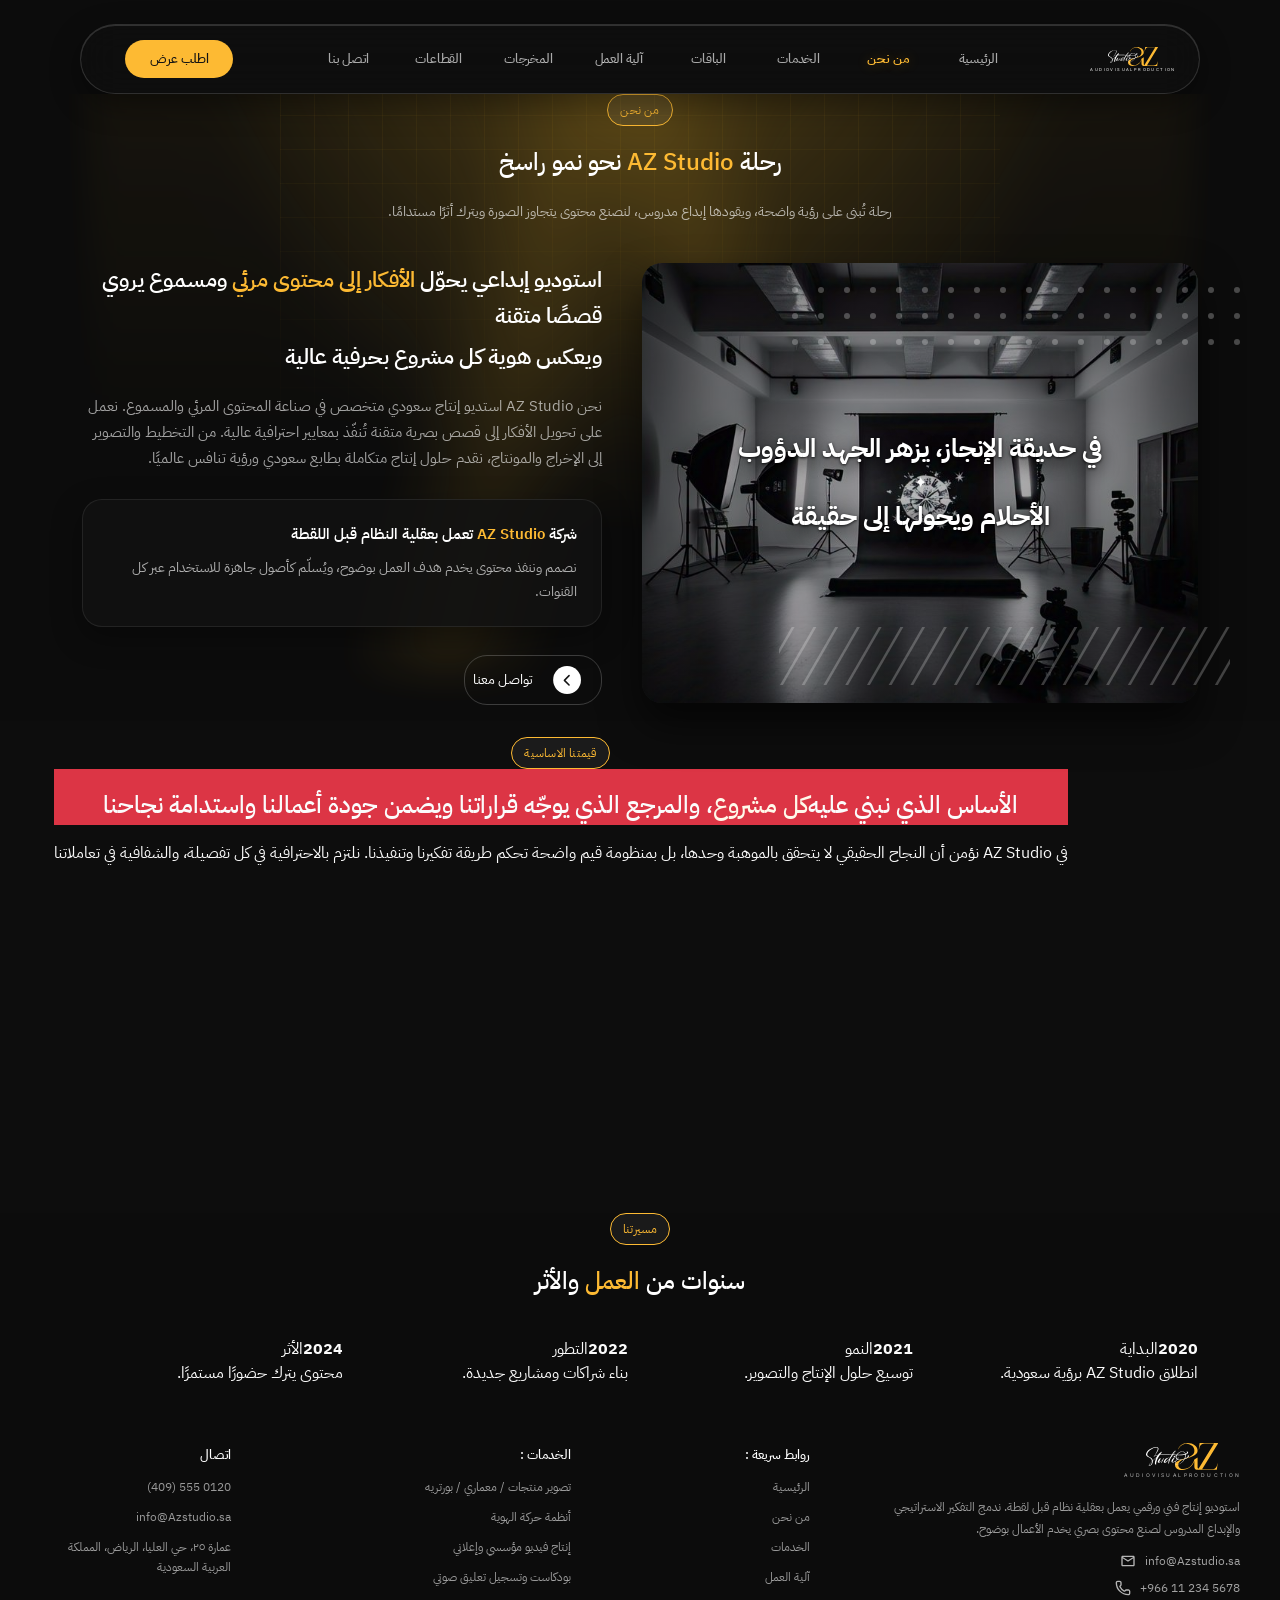
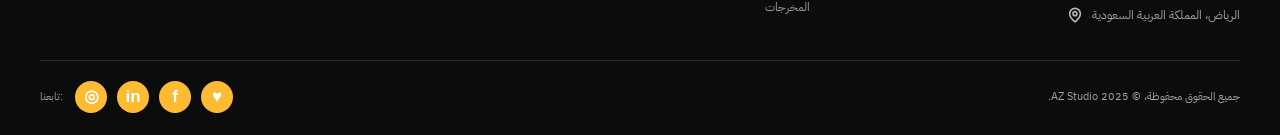
==== about.html @ 3e3ddc0e "Add About page and latest design updates" ====
<!doctype html>
<html lang="ar" dir="rtl">
  <head>
    <meta charset="UTF-8" />
    <meta name="viewport" content="width=device-width, initial-scale=1.0" />
    <title>من نحن - AZ Studio</title>
    <link rel="preconnect" href="https://fonts.googleapis.com" />
    <link rel="preconnect" href="https://fonts.gstatic.com" crossorigin />
    <link
      href="https://fonts.googleapis.com/css2?family=IBM+Plex+Sans+Arabic:wght@400;500;600;700&family=Inter:wght@400&display=swap"
      rel="stylesheet"
    />
    <link
      href="https://cdn.jsdelivr.net/npm/bootstrap@5.3.3/dist/css/bootstrap.min.css"
      rel="stylesheet"
    />
    <link rel="stylesheet" href="./css/about.css" />
  </head>
  <body>
    <div class="page-shell">
      <header class="site-header">
        <nav
          class="main-navigation"
          id="main-navigation"
          aria-label="التنقل الرئيسي"
        >
          <a class="brand-logo" href="./index.html#home" aria-label="AZ Studio">
            <span class="brand-mark">
              <img
                class="logo-a"
                src="./assets-design/icons/logo-a.svg"
                alt=""
              />
              <img
                class="logo-z"
                src="./assets-design/icons/logo-z.svg"
                alt=""
              />
            </span>
            <p class="brand-tagline">
              A U D I O V I S U A L P R O D U C T I O N
            </p>
          </a>
          <ul class="nav-links" id="main-menu">
            <li><a class="nav-link" href="./index.html#home">الرئيسية</a></li>
            <li><a class="nav-link active" href="./about.html">من نحن</a></li>
            <li><a class="nav-link" href="./services.html">الخدمات</a></li>
            <li>
              <a class="nav-link" href="./index.html#packages">الباقات</a>
            </li>
            <li><a class="nav-link" href="./index.html#why">آلية العمل</a></li>
            <li><a class="nav-link" href="./index.html#work">المخرجات</a></li>
            <li>
              <a class="nav-link" href="./index.html#sectors">القطاعات</a>
            </li>
            <li>
              <a class="nav-link" href="./index.html#contact">اتصل بنا</a>
            </li>
          </ul>
          <button
            class="menu-button"
            type="button"
            aria-expanded="false"
            aria-controls="main-menu"
          >
            ☰
          </button>
          <a class="quote-button" href="./index.html#contact">اطلب عرض</a>
        </nav>
      </header>

      <main class="about-page-main">
        <section class="about-page-hero">
          <div class="container">
            <div class="section-header">
              <span class="section-badge">من نحن</span>
              <h1 class="section-title">
                رحلة <span class="accent">AZ Studio</span> نحو نمو راسخ
              </h1>
              <p class="section-lead">
                رحلة تُبنى على رؤية واضحة، ويقودها إبداع مدروس، لنصنع محتوى
                يتجاوز الصورة ويترك أثرًا مستدامًا.
              </p>
            </div>

            <div class="about-layout">
              <div class="about-copy">
                <div>
                  <h2 class="about-heading">
                    استوديو إبداعي يحوّل
                    <span class="accent">الأفكار إلى محتوى مرئي</span> ومسموع
                    يروي قصصًا متقنة
                    <span class="about-heading-sub"
                      >ويعكس هوية كل مشروع بحرفية عالية</span
                    >
                  </h2>
                  <p class="about-body">
                    نحن AZ Studio استديو إنتاج سعودي متخصص في صناعة المحتوى
                    المرئي والمسموع. نعمل على تحويل الأفكار إلى قصص بصرية متقنة
                    تُنفّذ بمعايير احترافية عالية. من التخطيط والتصوير إلى
                    الإخراج والمونتاج، نقدم حلول إنتاج متكاملة بطابع سعودي ورؤية
                    تنافس عالميًا.
                  </p>
                </div>
                <div class="about-note">
                  <p class="about-note-title">
                    شركة <span class="accent">AZ Studio</span> تعمل بعقلية
                    النظام قبل اللقطة
                  </p>
                  <p class="about-note-text">
                    نصمم وننفذ محتوى يخدم هدف العمل بوضوح، ويُسلّم كأصول جاهزة
                    للاستخدام عبر كل القنوات.
                  </p>
                </div>
                <a class="pill-button" href="./index.html#contact">
                  <span class="button-icon"
                    ><img
                      src="./assets-design/icons/chevron-outline.svg"
                      alt=""
                  /></span>
                  تواصل معنا
                </a>
              </div>
              <div class="about-media">
                <img
                  class="about-media-img"
                  src="./assets-design/images/about.jpg"
                  alt="فريق يعمل داخل استوديو"
                />
                <div class="about-quote-container">
                  <p class="about-quote-top">
                    في حديقة الإنجاز، يزهر الجهد الدؤوب
                  </p>
                  <div class="about-diamond-wrapper" aria-hidden="true">✦</div>
                  <p class="about-quote-bottom">الأحلام ويحولها إلى حقيقة</p>
                </div>
                <div class="dot-grid" aria-hidden="true">
                  <img src="./assets-design/images/dots.svg" alt="" />
                </div>
                <div class="slash-row" aria-hidden="true">
                  <img src="./assets-design/images/dashs.svg" alt="" />
                </div>
              </div>
            </div>
          </div>
        </section>

        <!-- SECOND FRAME PLACEHOLDER: build the next section inside this boundary. -->
        <section class="our-value mt-3 pt-3">
         <div class="all-content ">
            <div class="our-val-upper-content d-flex justify-content-center flex-column align-items-center ">
               <div class="our-val-span">
                 <span class="our-val-upper-span section-badge ">قيمتنا الاساسية</span>
               </div>
               <div class="our-val-p">
                 <p class="our-val-p1 d-flex justify-content-center pt-3 bg-danger">الأساس الذي نبني عليه <span class="p1-span">كل مشروع </span>، والمرجع الذي يوجّه قراراتنا ويضمن جودة أعمالنا واستدامة نجاحنا</p>
              
                <p class="our-val-p2">في AZ Studio نؤمن أن النجاح الحقيقي لا يتحقق بالموهبة وحدها، بل بمنظومة قيم واضحة تحكم طريقة تفكيرنا وتنفيذنا. نلتزم بالاحترافية في كل تفصيلة، والشفافية في تعاملاتنا</p>
                </div>
            </div>
            <div class="container ">
            <div class="our-val-lower-content row ">
              <div class="div">
                <div class="col-lg-4 col-md-6 col-12">

                </div>
              </div>
            </div> 
        </div>
         </div>
        </section>

        <section class="about-milestones-section">
          <div class="container">
            <div class="section-header">
              <span class="section-badge">مسيرتنا</span>
              <h2 class="section-title">
                سنوات من <span class="accent">العمل</span> والأثر
              </h2>
            </div>
            <div class="row g-4">
              <div class="col-lg-3 col-md-6 col-12">
                <div class="milestone-item">
                  <strong>2020</strong><span>البداية</span>
                  <p>انطلاق AZ Studio برؤية سعودية.</p>
                </div>
              </div>
              <div class="col-lg-3 col-md-6 col-12">
                <div class="milestone-item">
                  <strong>2021</strong><span>النمو</span>
                  <p>توسيع حلول الإنتاج والتصوير.</p>
                </div>
              </div>
              <div class="col-lg-3 col-md-6 col-12">
                <div class="milestone-item">
                  <strong>2022</strong><span>التطور</span>
                  <p>بناء شراكات ومشاريع جديدة.</p>
                </div>
              </div>
              <div class="col-lg-3 col-md-6 col-12">
                <div class="milestone-item">
                  <strong>2024</strong><span>الأثر</span>
                  <p>محتوى يترك حضورًا مستمرًا.</p>
                </div>
              </div>
            </div>
          </div>
        </section>
      </main>

      <footer class="site-footer" id="footer">
        <div class="footer-main">
          <div class="footer-brand">
            <a
              class="footer-logo"
              href="./index.html#home"
              aria-label="AZ Studio"
              ><span class="brand-mark"
                ><img
                  class="logo-a"
                  src="./assets-design/icons/logo-a.svg"
                  alt="" /><img
                  class="logo-z"
                  src="./assets-design/icons/logo-z.svg"
                  alt="" /></span
              ><span class="brand-tagline"
                >A U D I O V I S U A L P R O D U C T I O N</span
              ></a
            >
            <p class="footer-description">
              استوديو إنتاج فني ورقمي يعمل بعقلية نظام قبل لقطة. ندمج التفكير
              الاستراتيجي والإبداع المدروس لصنع محتوى بصري يخدم الأعمال بوضوح.
            </p>
            <div class="footer-contact-list">
              <a href="mailto:info@azstudio.sa"
                ><span>info@Azstudio.sa</span
                ><img src="./assets-design/icons/mail.svg" alt="" /></a
              ><a href="tel:+966112345678"
                ><span dir="ltr">+966 11 234 5678</span
                ><img src="./assets-design/icons/phone.svg" alt="" /></a
              ><span
                ><span>الرياض، المملكة العربية السعودية</span
                ><img src="./assets-design/icons/pin.svg" alt=""
              /></span>
            </div>
          </div>
          <nav class="footer-column" aria-label="روابط سريعة">
            <h2>روابط سريعة :</h2>
            <a href="./index.html#home">الرئيسية</a
            ><a href="./about.html">من نحن</a
            ><a href="./services.html">الخدمات</a
            ><a href="./index.html#why">آلية العمل</a
            ><a href="./index.html#work">المخرجات</a>
          </nav>
          <nav class="footer-column" aria-label="الخدمات">
            <h2>الخدمات :</h2>
            <a href="./services.html">تصوير منتجات / معماري / بورتريه</a
            ><a href="./services.html">أنظمة حركة الهوية</a
            ><a href="./services.html">إنتاج فيديو مؤسسي وإعلاني</a
            ><a href="./services.html">بودكاست وتسجيل تعليق صوتي</a>
          </nav>
          <div class="footer-contact-column">
            <h2>اتصال</h2>
            <a href="tel:+9665550120" dir="ltr">(409) 555 0120</a
            ><a href="mailto:info@azstudio.sa">info@Azstudio.sa</a>
            <p>عمارة ٢٥، حي العليا، الرياض، المملكة العربية السعودية</p>
          </div>
        </div>
        <div class="footer-bottom">
          <p>جميع الحقوق محفوظة، © 2025 AZ Studio.</p>
          <div class="footer-social" aria-label="تابعنا">
            <span>تابعنا:</span
            ><a href="./index.html#contact" aria-label="Instagram">◎</a
            ><a href="./index.html#contact" aria-label="LinkedIn">in</a
            ><a href="./index.html#contact" aria-label="Facebook">f</a
            ><a href="./index.html#contact" aria-label="Twitter">♥</a>
          </div>
        </div>
      </footer>
    </div>
    <script src="https://cdn.jsdelivr.net/npm/bootstrap@5.3.3/dist/js/bootstrap.bundle.min.js"></script>
    <script src="./js/script.js"></script>
  </body>
</html>
---- css/about.css ----
@import url("./style.css");

.about-page-main {
	position: relative;
	isolation: isolate;
	overflow: hidden;
}

.about-page-main::before {
	position: absolute;
	top: -180px;
	left: 50%;
	z-index: -2;
	width: min(1100px, 100vw);
	height: 760px;
	background:
		linear-gradient(104deg, transparent 34%, rgba(255, 193, 43, 0.11) 42%, transparent 50%),
		linear-gradient(76deg, transparent 48%, rgba(255, 193, 43, 0.12) 55%, transparent 63%),
		radial-gradient(ellipse at 50% 0%, rgba(255, 193, 43, 0.3), transparent 58%),
		linear-gradient(180deg, rgba(255, 193, 43, 0.08), transparent 72%);
	content: "";
	filter: blur(18px);
	opacity: 0.9;
	pointer-events: none;
	transform: translateX(-50%);
}

.about-page-hero {
	position: relative;
	z-index: 0;
}

.about-page-hero::before {
	position: absolute;
	top: 0;
	left: 50%;
	z-index: -1;
	width: min(720px, 92vw);
	height: 430px;
	background:
		repeating-linear-gradient(90deg, rgba(255, 193, 43, 0.12) 0 1px, transparent 1px 34px),
		repeating-linear-gradient(0deg, rgba(255, 193, 43, 0.1) 0 1px, transparent 1px 34px);
	content: "";
	mask-image: linear-gradient(180deg, black, transparent 82%);
	opacity: 0.45;
	pointer-events: none;
	transform: translateX(-50%);
}

.about-page-hero .dot-grid {
	top: 24px;
	right: -42px;
	display: block;
	width: 448px;
	height: 58px;
}

.about-page-hero .dot-grid img {
	width: 100%;
	height: 58px;
}

.about-page-hero .slash-row {
	right: -32px;
	bottom: 18px;
	width: 451px;
	height: 58px;
	transform: none;
}

.about-page-hero .slash-row img {
	width: 100%;
	height: 58px;
}


/* .......our value sec */
.our-value
{
    background-color: #0D0D0D;
    width: 1439px;
    height: 492px;
    padding: 22px 100px 32px 100px;
    
}
.our-val-p .our-val-p1
{
font-family: IBM Plex Sans Arabic;
font-weight: 500;
font-style: Medium;
font-size: 24px;

line-height: 40px;
letter-spacing: 0px;
text-align: right;
vertical-align: middle;

}
.p1-span
{
    font-family: IBM Plex Sans Arabic;
font-weight: 500;
font-style: Medium;
font-size: 24px;
color: var(--color-primary-100);
line-height: 40px;
letter-spacing: 0px;
text-align: right;
vertical-align: middle;

}








/* .......end our value sec */












@media (max-width: 767px) {
	.about-page-hero .dot-grid,
	.about-page-hero .slash-row {
		display: none;
	}
}
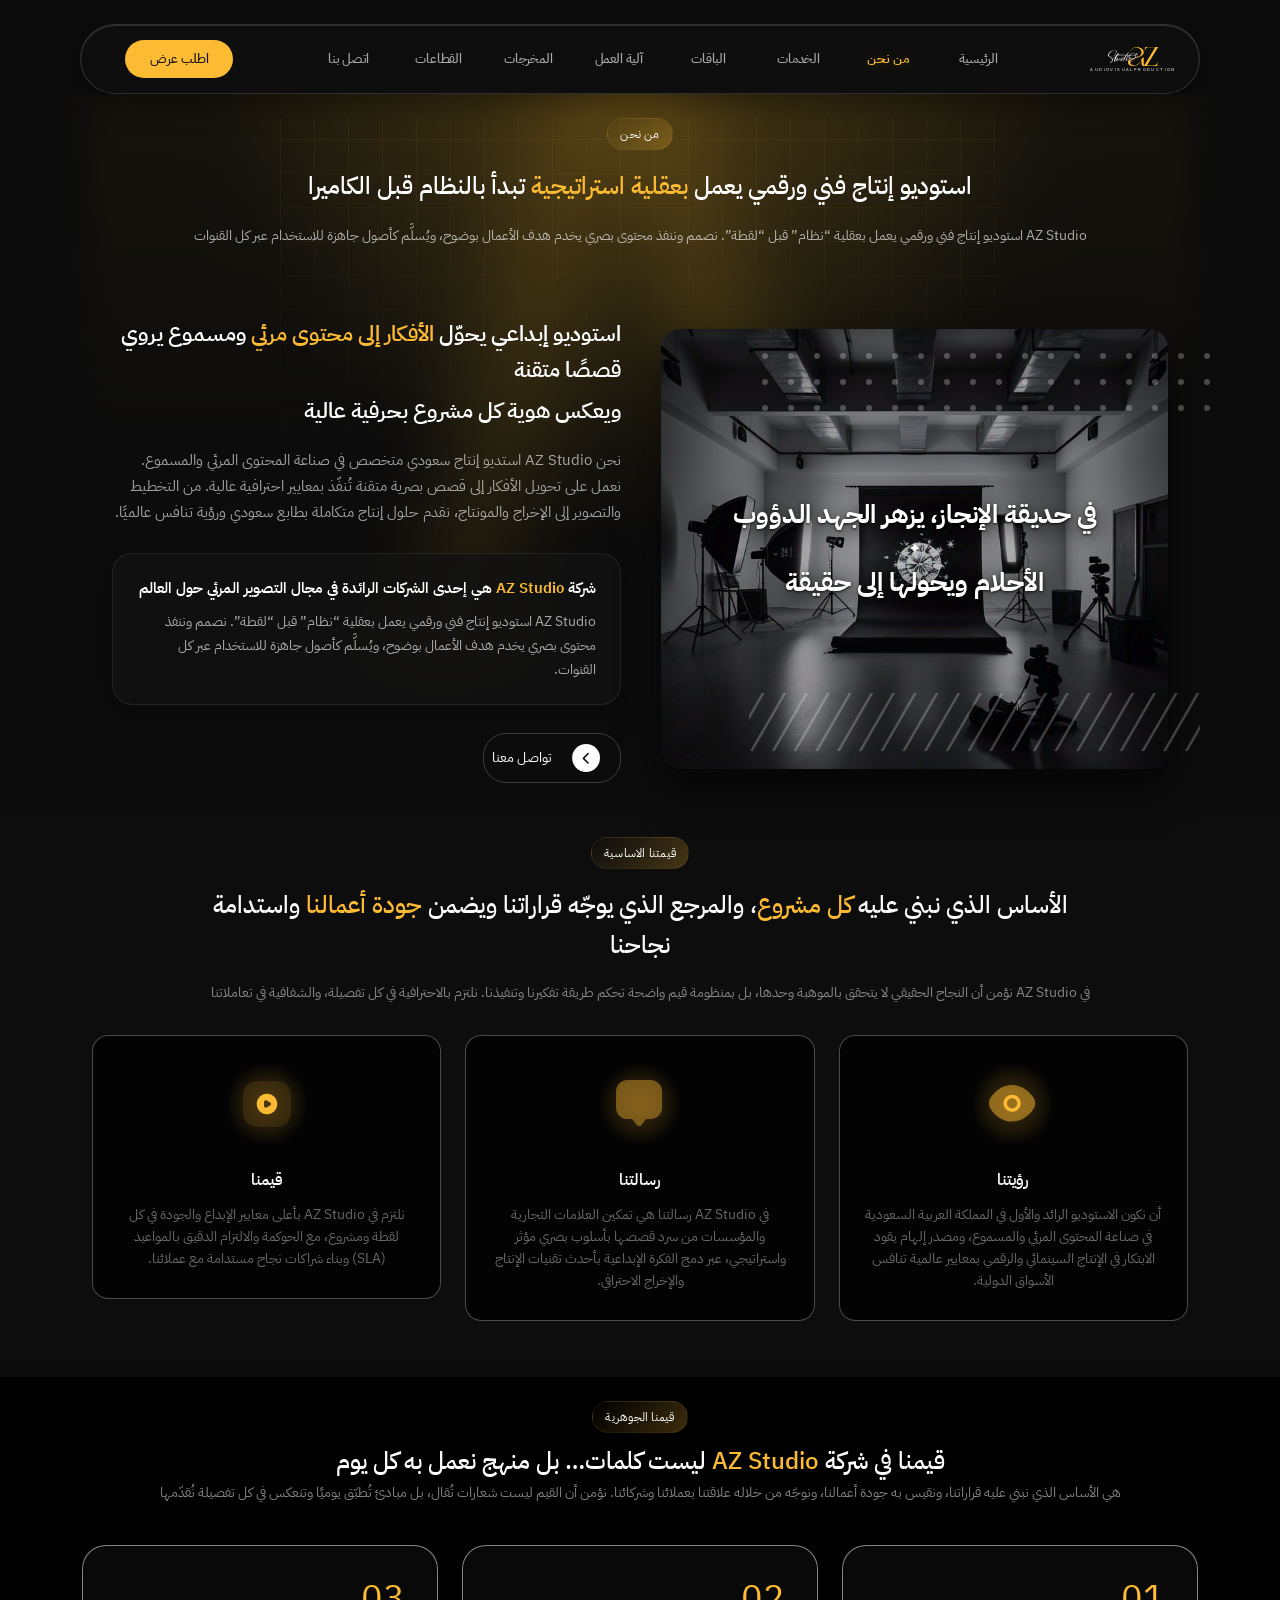
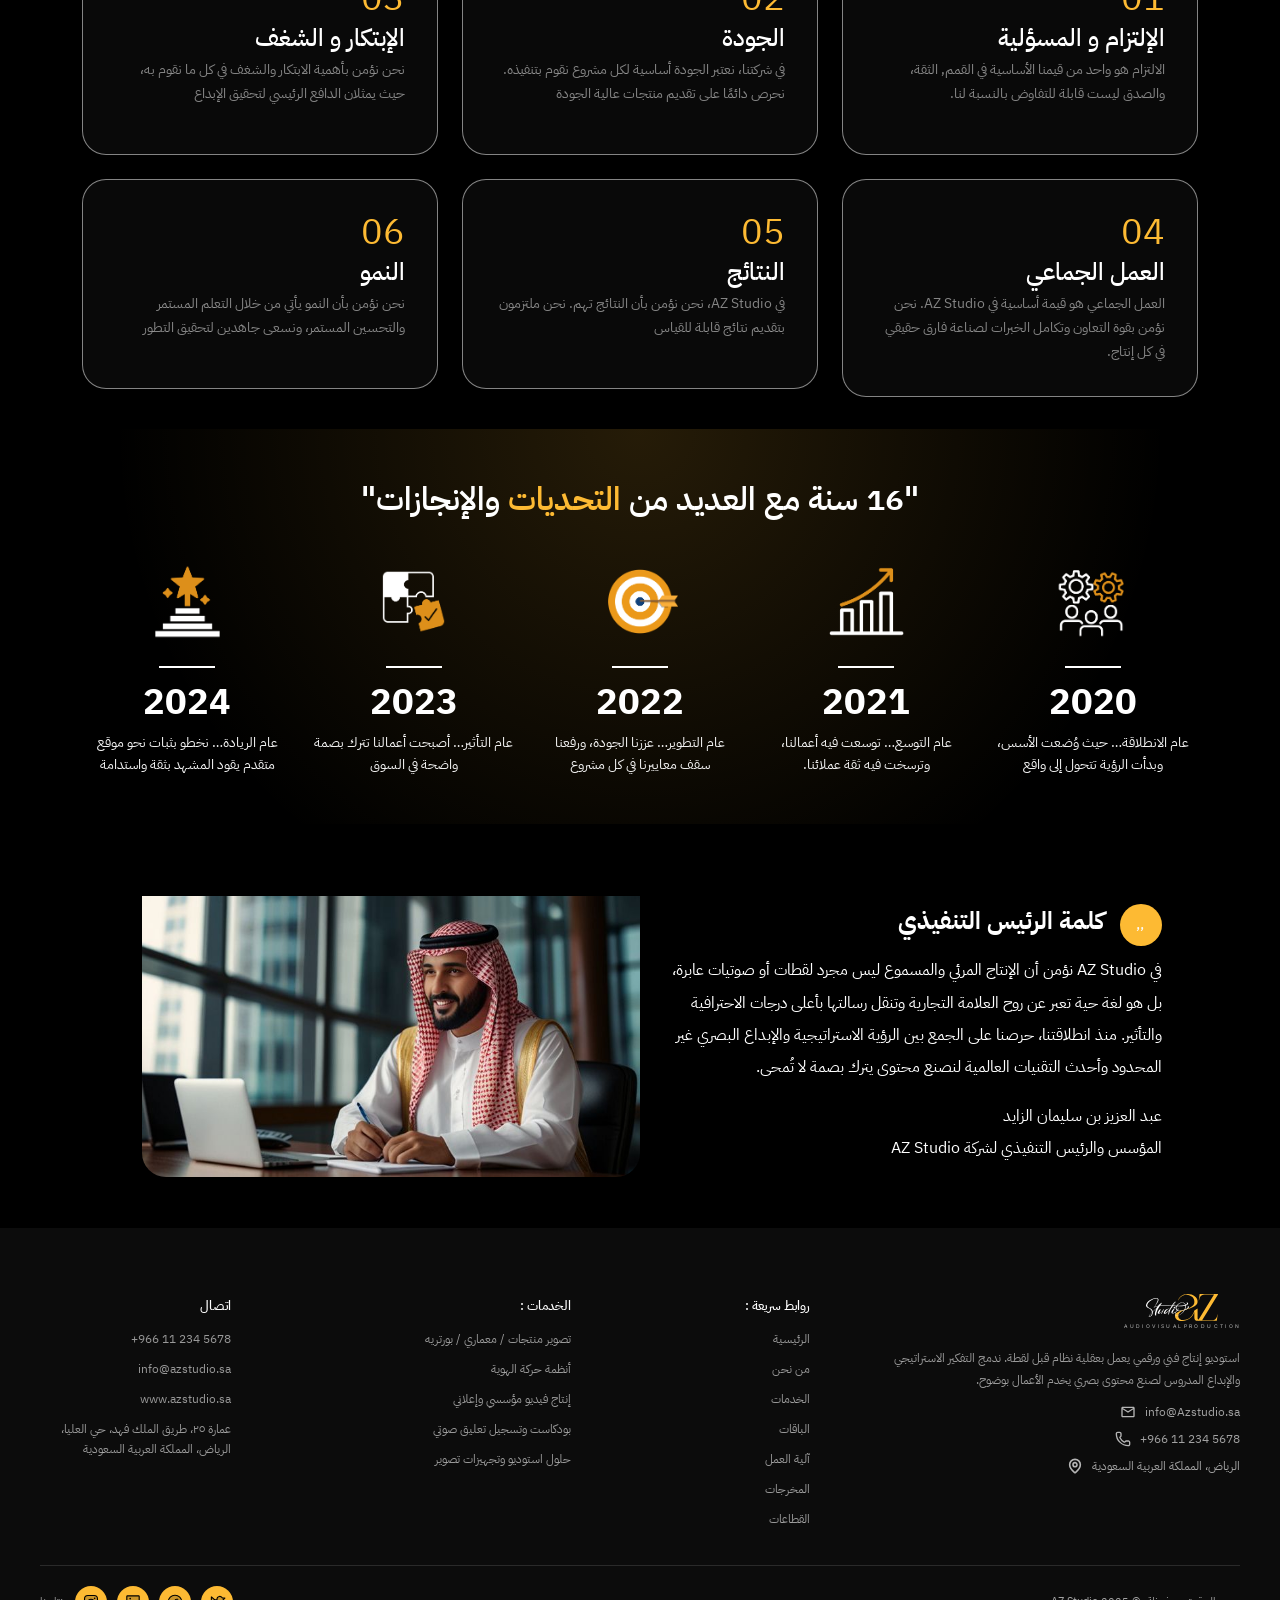
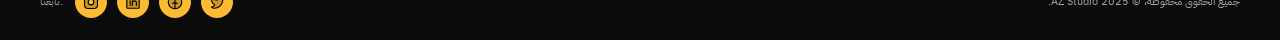
==== commit f5e4b149: "all pages done" ====
--- a/about.html
+++ b/about.html
@@ -42,20 +42,14 @@
             </p>
           </a>
           <ul class="nav-links" id="main-menu">
-            <li><a class="nav-link" href="./index.html#home">الرئيسية</a></li>
-            <li><a class="nav-link active" href="./about.html">من نحن</a></li>
-            <li><a class="nav-link" href="./services.html">الخدمات</a></li>
-            <li>
-              <a class="nav-link" href="./index.html#packages">الباقات</a>
-            </li>
-            <li><a class="nav-link" href="./index.html#why">آلية العمل</a></li>
-            <li><a class="nav-link" href="./index.html#work">المخرجات</a></li>
-            <li>
-              <a class="nav-link" href="./index.html#sectors">القطاعات</a>
-            </li>
-            <li>
-              <a class="nav-link" href="./index.html#contact">اتصل بنا</a>
-            </li>
+            <li><a class="nav-link"        href="index.html">الرئيسية</a></li>
+            <li><a class="nav-link active" href="about.html">من نحن</a></li>
+            <li><a class="nav-link"        href="services.html">الخدمات</a></li>
+            <li><a class="nav-link"        href="packages.html">الباقات</a></li>
+            <li><a class="nav-link"        href="process.html">آلية العمل</a></li>
+            <li><a class="nav-link"        href="work.html">المخرجات</a></li>
+            <li><a class="nav-link"        href="sectors.html">القطاعات</a></li>
+            <li><a class="nav-link"        href="contact.html">اتصل بنا</a></li>
           </ul>
           <button
             class="menu-button"
@@ -65,21 +59,20 @@
           >
             ☰
           </button>
-          <a class="quote-button" href="./index.html#contact">اطلب عرض</a>
+          <a class="quote-button" href="contact.html">اطلب عرض</a>
         </nav>
       </header>
 
       <main class="about-page-main">
-        <section class="about-page-hero">
+        <section class="about-page-hero mt-4">
           <div class="container">
             <div class="section-header">
               <span class="section-badge">من نحن</span>
-              <h1 class="section-title">
-                رحلة <span class="accent">AZ Studio</span> نحو نمو راسخ
-              </h1>
+              <h1 class="section-title">استوديو إنتاج فني ورقمي يعمل <span class="accent">بعقلية استراتيجية</span> تبدأ بالنظام قبل الكاميرا</h1>
               <p class="section-lead">
-                رحلة تُبنى على رؤية واضحة، ويقودها إبداع مدروس، لنصنع محتوى
-                يتجاوز الصورة ويترك أثرًا مستدامًا.
+                AZ Studio استوديو إنتاج فني ورقمي يعمل بعقلية “نظام” قبل “لقطة”.
+                نصمم وننفذ محتوى بصري يخدم هدف الأعمال بوضوح، ويُسلَّم كأصول
+                جاهزة للاستخدام عبر كل القنوات
               </p>
             </div>
 
@@ -104,12 +97,13 @@
                 </div>
                 <div class="about-note">
                   <p class="about-note-title">
-                    شركة <span class="accent">AZ Studio</span> تعمل بعقلية
-                    النظام قبل اللقطة
+                    شركة <span class="accent">AZ Studio</span> هي إحدى الشركات
+                    الرائدة في مجال التصوير المرئي حول العالم
                   </p>
                   <p class="about-note-text">
-                    نصمم وننفذ محتوى يخدم هدف العمل بوضوح، ويُسلّم كأصول جاهزة
-                    للاستخدام عبر كل القنوات.
+                    AZ Studio استوديو إنتاج فني ورقمي يعمل بعقلية “نظام” قبل
+                    “لقطة”. نصمم وننفذ محتوى بصري يخدم هدف الأعمال بوضوح،
+                    ويُسلَّم كأصول جاهزة للاستخدام عبر كل القنوات.
                   </p>
                 </div>
                 <a class="pill-button" href="./index.html#contact">
@@ -142,70 +136,225 @@
                 </div>
               </div>
             </div>
-          </div>
         </section>
 
         <!-- SECOND FRAME PLACEHOLDER: build the next section inside this boundary. -->
-        <section class="our-value mt-3 pt-3">
-         <div class="all-content ">
-            <div class="our-val-upper-content d-flex justify-content-center flex-column align-items-center ">
-               <div class="our-val-span">
-                 <span class="our-val-upper-span section-badge ">قيمتنا الاساسية</span>
-               </div>
-               <div class="our-val-p">
-                 <p class="our-val-p1 d-flex justify-content-center pt-3 bg-danger">الأساس الذي نبني عليه <span class="p1-span">كل مشروع </span>، والمرجع الذي يوجّه قراراتنا ويضمن جودة أعمالنا واستدامة نجاحنا</p>
-              
-                <p class="our-val-p2">في AZ Studio نؤمن أن النجاح الحقيقي لا يتحقق بالموهبة وحدها، بل بمنظومة قيم واضحة تحكم طريقة تفكيرنا وتنفيذنا. نلتزم بالاحترافية في كل تفصيلة، والشفافية في تعاملاتنا</p>
-                </div>
-            </div>
-            <div class="container ">
-            <div class="our-val-lower-content row ">
-              <div class="div">
-                <div class="col-lg-4 col-md-6 col-12">
-
-                </div>
-              </div>
-            </div> 
-        </div>
-         </div>
+        <section class="our-value">
+          <div class="container all-content">
+            <div
+              class="our-val-upper-content d-flex flex-column align-items-center justify-content-center"
+            >
+              <div class="our-val-span">
+                <span class="our-val-upper-span section-badge"
+                  >قيمتنا الاساسية</span
+                >
+              </div>
+              <div class="our-val-p">
+                <p class="our-val-p1">
+                  الأساس الذي نبني عليه <span class="accent">كل مشروع</span>،
+                  والمرجع الذي يوجّه قراراتنا ويضمن<span class="accent">
+                    جودة أعمالنا
+                  </span>
+                  واستدامة نجاحنا
+                </p>
+
+                <p class="our-val-p2 section-lead">
+                  في AZ Studio نؤمن أن النجاح الحقيقي لا يتحقق بالموهبة وحدها،
+                  بل بمنظومة قيم واضحة تحكم طريقة تفكيرنا وتنفيذنا. نلتزم
+                  بالاحترافية في كل تفصيلة، والشفافية في تعاملاتنا
+                </p>
+              </div>
+            </div>
+            <div class="our-val-lower-content row gy-4">
+                <div class="col-lg-4 col-md-6 col-12">
+                  <div class="feature-card">
+                    <div class="feature-card-icon">
+                      <img src="./assets-design/icons/eye.svg" alt="" />
+                    </div>
+                    <div class="feature-card-body">
+                      <h3 class="feature-card-title">رؤيتنا</h3>
+                      <p class="feature-card-text">
+                        أن نكون الاستوديو الرائد والأول في المملكة العربية السعودية في صناعة المحتوى المرئي والمسموع، ومصدر إلهام يقود الابتكار في الإنتاج السينمائي والرقمي بمعايير عالمية تنافس الأسواق الدولية.
+                      </p>
+                    </div>
+                  </div>
+                </div>
+                <div class="col-lg-4 col-md-6 col-12">
+                  <div class="feature-card">
+                    <div class="feature-card-icon">
+                      <img src="./assets-design/icons/chat.svg" alt="" />
+                    </div>
+                    <div class="feature-card-body">
+                      <h3 class="feature-card-title">رسالتنا</h3>
+                      <p class="feature-card-text">
+                        في AZ Studio رسالتنا هي تمكين العلامات التجارية والمؤسسات من سرد قصصها بأسلوب بصري مؤثر واستراتيجي، عبر دمج الفكرة الإبداعية بأحدث تقنيات الإنتاج والإخراج الاحترافي.
+                      </p>
+                    </div>
+                  </div>
+                </div>
+                <div class="col-lg-4 col-md-6 col-12">
+                  <div class="feature-card">
+                    <div class="feature-card-icon">
+                      <img src="./assets-design/icons/check-gold.svg" alt="" />
+                    </div>
+                    <div class="feature-card-body">
+                      <h3 class="feature-card-title">قيمنا</h3>
+                      <p class="feature-card-text">
+                        نلتزم في AZ Studio بأعلى معايير الإبداع والجودة في كل لقطة ومشروع، مع الحوكمة والالتزام الدقيق بالمواعيد (SLA) وبناء شراكات نجاح مستدامة مع عملائنا.
+                      </p>
+                    </div>
+                  </div>
+                </div>
+              </div>
+            </div>
+          </div>
         </section>
 
-        <section class="about-milestones-section">
+        <!-- .........................قيمنا الجوهريه.................................. -->
+        <section class="our-value2 pt-4 ">
+          <div class="container">
+             <div class="our-value2-text d-flex justify-content-center align-items-center flex-column">
+            <h3 class="section-badge">قيمنا الجوهرية</h3>
+            <p class="section-title">قيمنا في شركة <span class="accent">AZ Studio </span>ليست كلمات… بل منهج نعمل به كل يوم</p>
+            <p class="section-lead">هي الأساس الذي نبني عليه قراراتنا، ونقيس به جودة أعمالنا، ونوجّه من خلاله علاقتنا بعملائنا وشركائنا. نؤمن أن القيم ليست شعارات تُقال، بل مبادئ تُطبّق يوميًا وتنعكس في كل تفصيلة نُقدّمها</p>
+          </div>
+              <div class="row mt-3 g-4">
+                <div class="col-lg-4 col-md-6 col-12">
+                    <div class="our-value2-card  ">
+                        <span class="our-value2-span">01</span>
+                        <p class="section-title ">الإلتزام و المسؤلية</p>
+                        <p class="section-lead ">الالتزام هو واحد من قيمنا الأساسية في القمم, الثقة، والصدق ليست قابلة للتفاوض بالنسبة لنا.</p>
+                    </div>
+                </div>
+                <div class="col-lg-4 col-md-6 col-12">
+                    <div class="our-value2-card  ">
+                        <span class="our-value2-span">02</span>
+                        <p class="section-title ">الجودة</p>
+                        <p class="section-lead ">في شركتنا، نعتبر الجودة أساسية لكل مشروع نقوم بتنفيذه. نحرص دائمًا على تقديم منتجات عالية الجودة </p>
+                    </div>
+                </div>
+                <div class="col-lg-4 col-md-6 col-12">
+                    <div class="our-value2-card  ">
+                        <span class="our-value2-span">03</span>
+                        <p class="section-title ">الإبتكار و الشغف</p>
+                        <p class="section-lead ">نحن نؤمن بأهمية الابتكار والشغف في كل ما نقوم به، حيث يمثلان الدافع الرئيسي لتحقيق الإبداع</p>
+                    </div>
+                </div>
+                <div class="col-lg-4 col-md-6 col-12">
+                    <div class="our-value2-card  ">
+                        <span class="our-value2-span">04</span>
+                        <p class="section-title ">العمل الجماعي</p>
+                        <p class="section-lead ">العمل الجماعي هو قيمة أساسية في AZ Studio. نحن نؤمن بقوة التعاون وتكامل الخبرات لصناعة فارق حقيقي في كل إنتاج.</p>
+                    </div>
+                </div>
+                <div class="col-lg-4 col-md-6 col-12">
+                    <div class="our-value2-card  ">
+                        <span class="our-value2-span">05</span>
+                        <p class="section-title ">النتائج</p>
+                        <p class="section-lead ">في AZ Studio، نحن نؤمن بأن النتائج تهم. نحن ملتزمون بتقديم نتائج قابلة للقياس</p>
+                    </div>
+                </div>
+                <div class="col-lg-4 col-md-6 col-12">
+                    <div class="our-value2-card  ">
+                        <span class="our-value2-span">06</span>
+                        <p class="section-title ">النمو</p>
+                        <p class="section-lead ">نحن نؤمن بأن النمو يأتي من خلال التعلم المستمر والتحسين المستمر، ونسعى جاهدين لتحقيق التطور </p>
+                    </div>
+                </div>
+          </div>
+          </div>
+
+        </section>
+
+        <!-- ......................... نهايه قيمنا الجوهريه.................................. -->
+
+
+        <!-- ..............التحديات.................-->
+
+        <section class="chalenges">
           <div class="container">
             <div class="section-header">
-              <span class="section-badge">مسيرتنا</span>
-              <h2 class="section-title">
-                سنوات من <span class="accent">العمل</span> والأثر
-              </h2>
-            </div>
-            <div class="row g-4">
-              <div class="col-lg-3 col-md-6 col-12">
-                <div class="milestone-item">
-                  <strong>2020</strong><span>البداية</span>
-                  <p>انطلاق AZ Studio برؤية سعودية.</p>
-                </div>
-              </div>
-              <div class="col-lg-3 col-md-6 col-12">
-                <div class="milestone-item">
-                  <strong>2021</strong><span>النمو</span>
-                  <p>توسيع حلول الإنتاج والتصوير.</p>
-                </div>
-              </div>
-              <div class="col-lg-3 col-md-6 col-12">
-                <div class="milestone-item">
-                  <strong>2022</strong><span>التطور</span>
-                  <p>بناء شراكات ومشاريع جديدة.</p>
-                </div>
-              </div>
-              <div class="col-lg-3 col-md-6 col-12">
-                <div class="milestone-item">
-                  <strong>2024</strong><span>الأثر</span>
-                  <p>محتوى يترك حضورًا مستمرًا.</p>
-                </div>
-              </div>
+              <h2 class="section-title">"16 سنة مع العديد من <span class="accent">التحديات</span> والإنجازات"</h2>
+            </div>
+            <div class="milestones-row">
+              <article class="milestone-item">
+                <div class="milestone-icon-wrapper">
+                  <img class="milestone-icon" src="assets-design/images/who us pepole.png" alt="2020" />
+                </div>
+                <span class="milestone-line"></span>
+                <strong class="milestone-year">2020</strong>
+                <p class="milestone-text">عام الانطلاقة… حيث وُضعت الأسس، وبدأت الرؤية تتحول إلى واقع</p>
+              </article>
+              <article class="milestone-item">
+                <div class="milestone-icon-wrapper">
+                  <img class="milestone-icon" src="assets-design/images/who us arrow.png" alt="2021" />
+                </div>
+                <span class="milestone-line"></span>
+                <strong class="milestone-year">2021</strong>
+                <p class="milestone-text">عام التوسع… توسعت فيه أعمالنا، وترسخت فيه ثقة عملائنا.</p>
+              </article>
+              <article class="milestone-item">
+                <div class="milestone-icon-wrapper">
+                  <img class="milestone-icon" src="assets-design/images/who us arrow2.png" alt="2022" />
+                </div>
+                <span class="milestone-line"></span>
+                <strong class="milestone-year">2022</strong>
+                <p class="milestone-text">عام التطوير… عززنا الجودة، ورفعنا سقف معاييرنا في كل مشروع</p>
+              </article>
+              <article class="milestone-item">
+                <div class="milestone-icon-wrapper">
+                  <img class="milestone-icon" src="assets-design/images/who us puzzel.png" alt="2023" />
+                </div>
+                <span class="milestone-line"></span>
+                <strong class="milestone-year">2023</strong>
+                <p class="milestone-text">عام التأثير… أصبحت أعمالنا تترك بصمة واضحة في السوق</p>
+              </article>
+              <article class="milestone-item">
+                <div class="milestone-icon-wrapper">
+                  <img class="milestone-icon" src="assets-design/images/who us star.png" alt="2024" />
+                </div>
+                <span class="milestone-line"></span>
+                <strong class="milestone-year">2024</strong>
+                <p class="milestone-text">عام الريادة… نخطو بثبات نحو موقع متقدم يقود المشهد بثقة واستدامة</p>
+              </article>
             </div>
           </div>
         </section>
+
+        <!-- ..............نهايه التحديات................-->
+
+        <!-- .....................بدايه سيكشن كلمه الرئيس التنفيزي ........................... -->
+
+         <section class="president pt-4 ">
+            <div class="container mb-4 p-5">
+              <div class="row w-100">
+                <div class="col-md-6 ">
+                    <div class="president-contant">
+                     <div class="president-text1 d-flex gap-3 align-items-center">
+                        <span class="president-text1-circle">,,</span>
+                        <h3 class="president-text1-h3">كلمة الرئيس التنفيذي</h3>
+                     </div>
+                     <div class="president-text2">
+                        <p class="president-text2-p">في AZ Studio نؤمن أن الإنتاج المرئي والمسموع ليس مجرد لقطات أو صوتيات عابرة، بل هو لغة حية تعبر عن روح العلامة التجارية وتنقل رسالتها بأعلى درجات الاحترافية والتأثير. منذ انطلاقتنا، حرصنا على الجمع بين الرؤية الاستراتيجية والإبداع البصري غير المحدود وأحدث التقنيات العالمية لنصنع محتوى يترك بصمة لا تُمحى.</p>
+                        <p class="president-text2-p">عبد العزيز بن سليمان الزايد<br>المؤسس والرئيس التنفيذي لشركة AZ Studio</p>
+                     </div>
+                    </div>
+                   
+                </div>
+                <div class="col-md-6">
+                    <div class="row"><div class="president-img">
+                      <img src="assets-design/images/who us shaikh.png" alt="" srcset="">
+                   </div>
+                </div>
+                    
+                </div>
+              </div>
+            </div>
+         </section>
+
+
+        <!-- .....................نهايه سيكشن كلمه الرئيس التنفيزي........................... -->
+
       </main>
 
       <footer class="site-footer" id="footer">
@@ -246,34 +395,38 @@
           </div>
           <nav class="footer-column" aria-label="روابط سريعة">
             <h2>روابط سريعة :</h2>
-            <a href="./index.html#home">الرئيسية</a
-            ><a href="./about.html">من نحن</a
-            ><a href="./services.html">الخدمات</a
-            ><a href="./index.html#why">آلية العمل</a
-            ><a href="./index.html#work">المخرجات</a>
+            <a href="index.html">الرئيسية</a>
+            <a href="about.html">من نحن</a>
+            <a href="services.html">الخدمات</a>
+            <a href="packages.html">الباقات</a>
+            <a href="process.html">آلية العمل</a>
+            <a href="work.html">المخرجات</a>
+            <a href="sectors.html">القطاعات</a>
           </nav>
           <nav class="footer-column" aria-label="الخدمات">
             <h2>الخدمات :</h2>
-            <a href="./services.html">تصوير منتجات / معماري / بورتريه</a
-            ><a href="./services.html">أنظمة حركة الهوية</a
-            ><a href="./services.html">إنتاج فيديو مؤسسي وإعلاني</a
-            ><a href="./services.html">بودكاست وتسجيل تعليق صوتي</a>
+            <a href="services.html">تصوير منتجات / معماري / بورتريه</a>
+            <a href="services.html">أنظمة حركة الهوية</a>
+            <a href="services.html">إنتاج فيديو مؤسسي وإعلاني</a>
+            <a href="services.html">بودكاست وتسجيل تعليق صوتي</a>
+            <a href="services.html">حلول استوديو وتجهيزات تصوير</a>
           </nav>
           <div class="footer-contact-column">
             <h2>اتصال</h2>
-            <a href="tel:+9665550120" dir="ltr">(409) 555 0120</a
-            ><a href="mailto:info@azstudio.sa">info@Azstudio.sa</a>
-            <p>عمارة ٢٥، حي العليا، الرياض، المملكة العربية السعودية</p>
+            <a href="tel:+966112345678" dir="ltr">+966 11 234 5678</a>
+            <a href="mailto:info@azstudio.sa">info@azstudio.sa</a>
+            <a href="https://azstudio.sa">www.azstudio.sa</a>
+            <p>عمارة ٢٥، طريق الملك فهد، حي العليا، الرياض، المملكة العربية السعودية</p>
           </div>
         </div>
         <div class="footer-bottom">
           <p>جميع الحقوق محفوظة، © 2025 AZ Studio.</p>
           <div class="footer-social" aria-label="تابعنا">
-            <span>تابعنا:</span
-            ><a href="./index.html#contact" aria-label="Instagram">◎</a
-            ><a href="./index.html#contact" aria-label="LinkedIn">in</a
-            ><a href="./index.html#contact" aria-label="Facebook">f</a
-            ><a href="./index.html#contact" aria-label="Twitter">♥</a>
+            <span>تابعنا:</span>
+            <a href="contact.html" aria-label="Instagram"><img src="./assets-design/icons/instagram.svg" alt="Instagram" /></a>
+            <a href="contact.html" aria-label="LinkedIn"><img src="./assets-design/icons/linkedin.svg" alt="LinkedIn" /></a>
+            <a href="contact.html" aria-label="Facebook"><img src="./assets-design/icons/facebook.svg" alt="Facebook" /></a>
+            <a href="contact.html" aria-label="Twitter"><img src="./assets-design/icons/twitter.svg" alt="Twitter" /></a>
           </div>
         </div>
       </footer>
--- a/css/about.css
+++ b/css/about.css
@@ -78,62 +78,261 @@
 .our-value
 {
     background-color: #0D0D0D;
-    width: 1439px;
-    height: 492px;
-    padding: 22px 100px 32px 100px;
-    
+	width: 100%;
+	min-height: 492px;
+	padding: var(--space-6) var(--space-20) var(--space-8);
 }
 .our-val-p .our-val-p1
 {
-font-family: IBM Plex Sans Arabic;
-font-weight: 500;
-font-style: Medium;
-font-size: 24px;
-
+	font-family: "IBM Plex Sans Arabic", sans-serif;
+	font-weight: 500;
+	font-style: normal;
+	font-size: var(--font-heading-4);
+	line-height: 40px;
+	text-align: center;
+}
+
+.our-val-p {
+	width: min(900px, 100%);
+	margin: var(--space-4) auto 0;
+	margin-bottom: 30px;
+}
+
+@media (max-width: 767px) {
+	.our-value {
+		min-height: 0;
+		padding-right: var(--space-4);
+		padding-left: var(--space-4);
+	}
+
+	.our-val-p .our-val-p1 {
+		font-size: var(--font-heading-6);
+		line-height: 28px;
+	}
+}
+
+
+
+
+/* .......end our value sec */
+
+
+/* ................our-value2 sec ..............*/
+
+.our-value2
+{
+	background-color: #000;
+	margin-top: var(--space-6);
+	
+	padding-top: var(--space-8);
+	padding-bottom: var(--space-8);
+}
+.our-value2-card
+{
+	width: 100%;
+	min-height: 210px;
+	gap: var(--space-4);
+	border: solid 1px rgba(255, 255, 255, 0.5);
+	border-radius: 24px;
+	padding: var(--space-8);
+	background-color: rgba(30, 30, 30, 0.3);
+}
+.our-value2-span
+{
+    font-family: IBM Plex Sans Arabic;
+font-weight: 400;
+font-style: Regular;
+font-size: 36px;
+color: #FDBA33;
 line-height: 40px;
 letter-spacing: 0px;
-text-align: right;
-vertical-align: middle;
-
-}
-.p1-span
-{
-    font-family: IBM Plex Sans Arabic;
-font-weight: 500;
-font-style: Medium;
-font-size: 24px;
-color: var(--color-primary-100);
-line-height: 40px;
-letter-spacing: 0px;
-text-align: right;
-vertical-align: middle;
-
-}
-
-
-
-
-
-
-
-
-/* .......end our value sec */
-
-
-
-
-
-
-
-
-
-
-
+
+}
+/* ................end our-value2 sec ..............*/
+
+/* Timeline / Challenges section */
+.chalenges {	
+	padding: var(--space-12) var(--space-4);
+	background-color: #000;
+	background-image: radial-gradient(circle at 50% 0%, rgba(253, 186, 51, 0.15) 0%, rgba(0, 0, 0, 0) 70%);
+}
+
+.chalenges .section-header {
+	margin-bottom: var(--space-10);
+	text-align: center;
+}
+
+.chalenges .section-title {
+	font-family: "IBM Plex Sans Arabic", sans-serif;
+	font-size: var(--font-heading-2);
+	font-weight: 600;
+	color: var(--color-white);
+	line-height: 1.4;
+}
+
+.chalenges .accent {
+	color: #FDBA33;
+}
+
+.milestones-row {
+	display: grid;
+	grid-template-columns: repeat(5, 1fr);
+	gap: 2rem 1rem;
+	justify-content: center;
+	align-items: start;
+}
+
+.chalenges .milestone-item {
+	display: flex;
+	flex-direction: column;
+	align-items: center;
+	text-align: center;
+	padding: 0 4px;
+}
+
+.chalenges .milestone-icon-wrapper {
+	height: 80px;
+	display: flex;
+	align-items: center;
+	justify-content: center;
+	margin-bottom: var(--space-3);
+}
+
+.chalenges .milestone-icon {
+	max-height: 75px;
+	width: auto;
+	max-width: 100%;
+	object-fit: contain;
+}
+
+.chalenges .milestone-line {
+	display: block;
+	width: 56px;
+	height: 2px;
+	margin: 12px 0 16px 0;
+	background: var(--color-white);
+}
+
+.chalenges .milestone-year {
+	display: block;
+	color: var(--color-white);
+	font-family: "IBM Plex Sans Arabic", "Inter", sans-serif;
+	font-size: 36px;
+	font-weight: 700;
+	line-height: 1;
+	margin-bottom: 12px;
+}
+
+.chalenges .milestone-text {
+	max-width: 210px;
+	margin: 0 auto;
+	color: var(--color-white);
+	font-size: var(--font-body);
+	line-height: 1.6;
+	opacity: 0.95;
+}
+
+/* Responsiveness:
+   - Large (>=992px): 5 side by side (repeat(5, 1fr))
+   - Medium (768px - 991px): 2 per row (repeat(2, 1fr))
+   - Small (<768px): 1 per row (1fr)
+*/
+@media (max-width: 991px) {
+	.milestones-row {
+		grid-template-columns: repeat(2, 1fr);
+		gap: 3rem 1.5rem;
+	}
+
+	.chalenges .milestone-item:nth-child(5):last-child {
+		grid-column: 1 / -1;
+		max-width: 320px;
+		margin: 0 auto;
+	}
+}
 
 @media (max-width: 767px) {
+	.chalenges {
+		padding: var(--space-8) var(--space-4);
+	}
+
+	.chalenges .section-title {
+		font-size: var(--font-heading-4);
+		line-height: 1.4;
+	}
+
+	.milestones-row {
+		grid-template-columns: 1fr;
+		gap: 2.5rem;
+	}
+
+	.chalenges .milestone-item:nth-child(5):last-child {
+		grid-column: auto;
+		max-width: 100%;
+	}
+
 	.about-page-hero .dot-grid,
 	.about-page-hero .slash-row {
 		display: none;
 	}
 }
-
+/* .........................end chalanges............................ */
+
+
+/* ...............start president sec */
+.president
+{
+    background-color: #0000;
+}
+.president-text1-circle
+{
+    width: 42px;
+height: 42px;
+gap: 10px;
+opacity: 1;
+padding-top: 8px;
+padding-right: 18px;
+padding-bottom: 8px;
+padding-left: 18px;
+border-radius: 50%;
+
+background-color: #FDBA33;
+}
+.president-text1-h3
+{
+    font-family: IBM Plex Sans Arabic;
+font-weight: 700;
+font-style: Bold;
+font-size: 24px;
+color: #FFFFFF;
+line-height: 50px;
+letter-spacing: 0%;
+vertical-align: middle;
+text-transform: capitalize;
+
+}
+.president-text2-p{
+    font-family: IBM Plex Sans Arabic;
+font-weight: 400;
+font-style: Regular;
+font-size: 16px;
+line-height: 32.3px;
+letter-spacing: 0%;
+text-align: right;
+vertical-align: middle;
+color: #ffff ;
+}
+.president-img img{
+    width: 100%;
+    max-width: 590px;
+    height: auto;
+    opacity: 1;
+    border-bottom-right-radius: 24px;
+    border-bottom-left-radius: 24px;
+
+}
+.president
+{
+    background-color: #000;
+    
+}
+/* ...............end president sec */
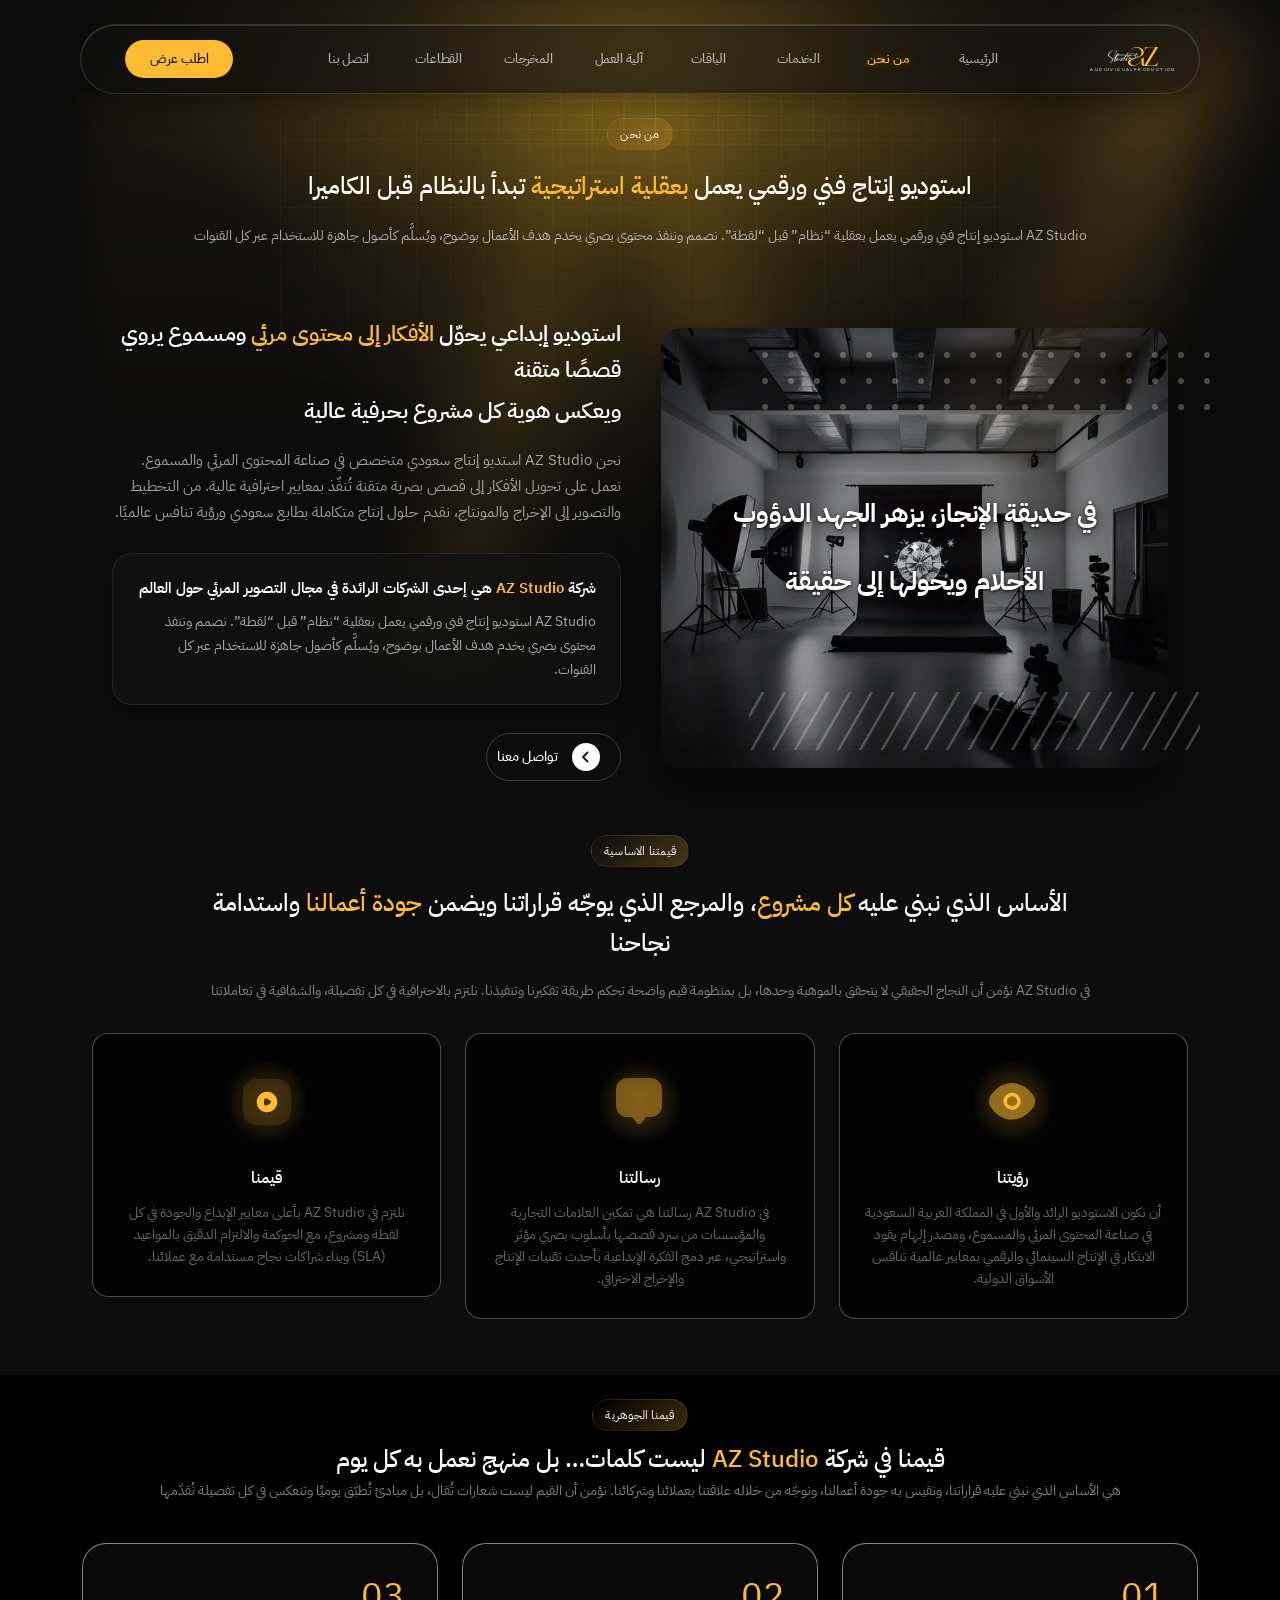
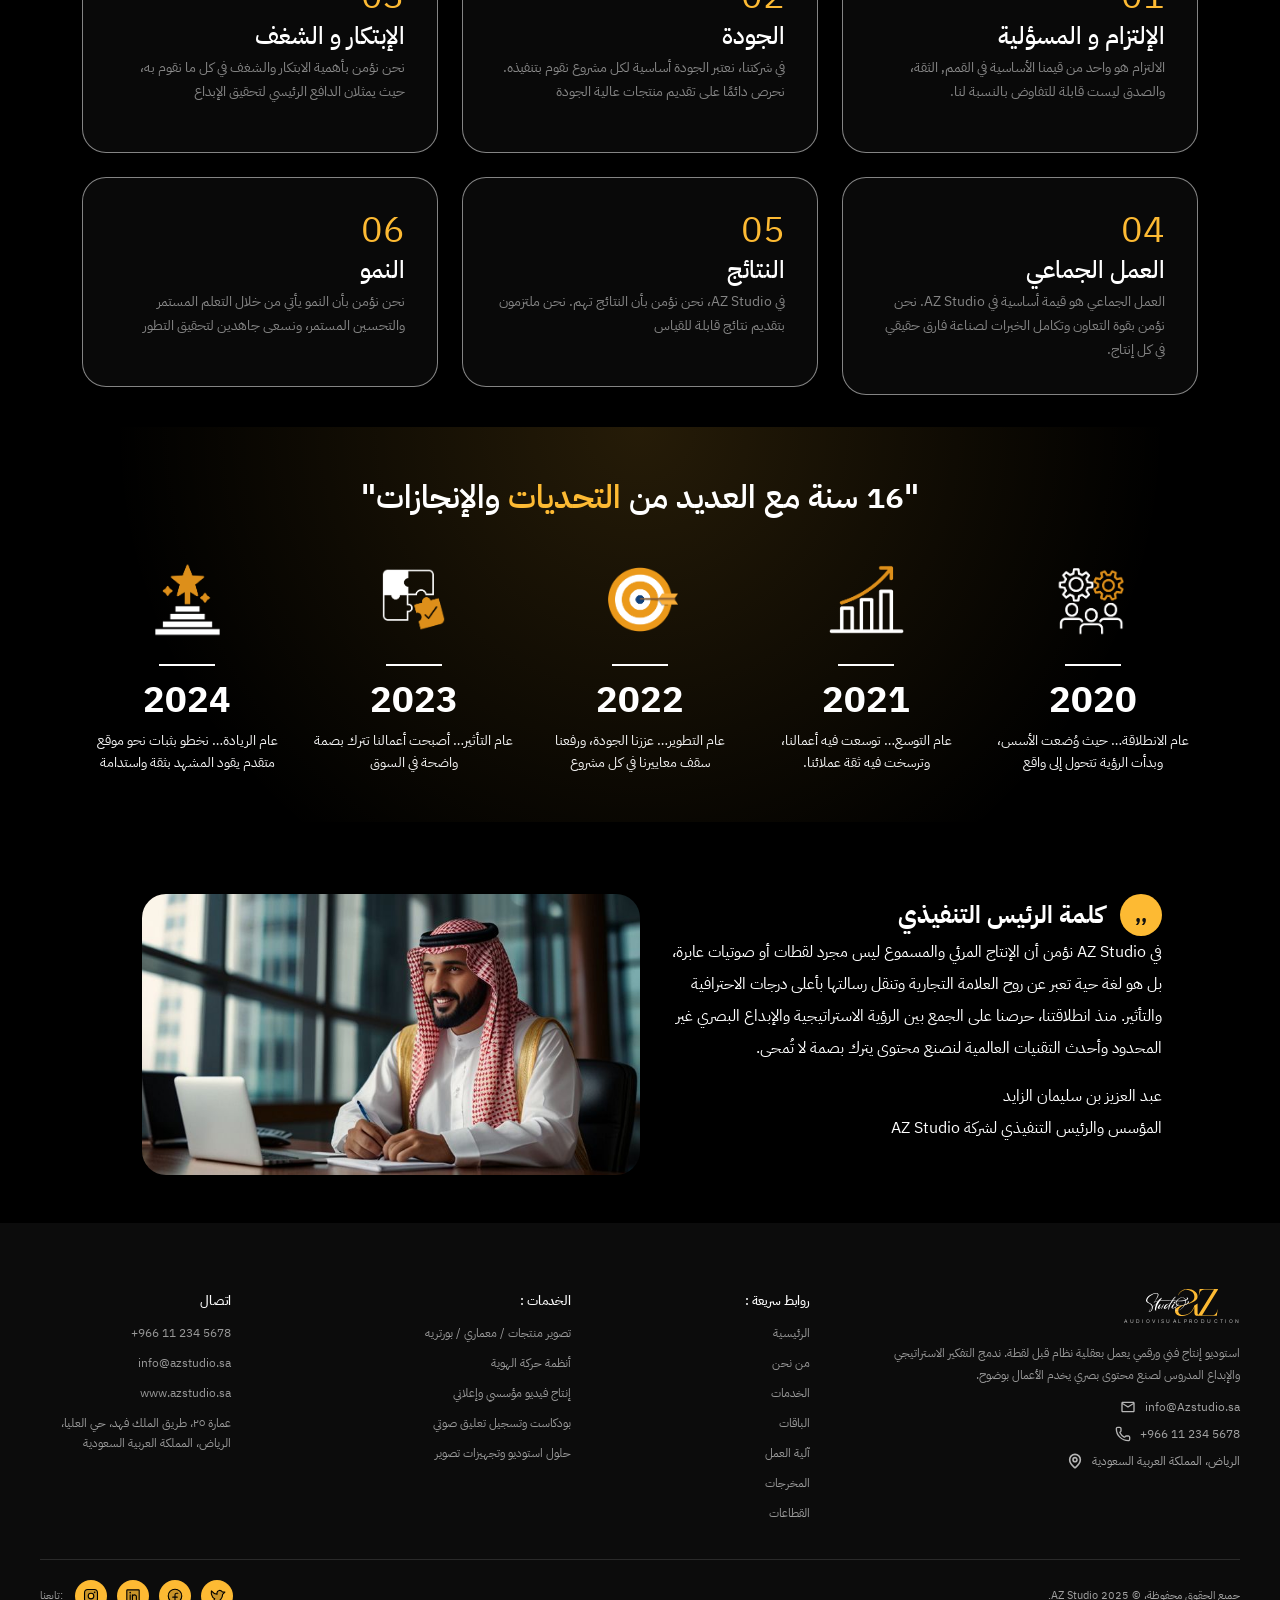
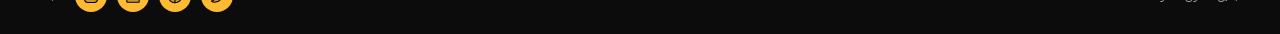
==== commit 86d65ddc: "all pages updated" ====
--- a/about.html
+++ b/about.html
@@ -18,6 +18,19 @@
   </head>
   <body>
     <div class="page-shell">
+      <!-- ══ Navbar Mesh Grid & Glow (شبكة الضوء 1:1 فيجما) ══ -->
+      <div class="navbar-spotlight" aria-hidden="true">
+        <svg class="spotlight-grid-svg" xmlns="http://www.w3.org/2000/svg" width="982" height="241" viewBox="0 0 982 241" fill="none">
+          <path d="M374.654 200.472L611.906 200.472M0.443479 5.85048L0.443456 240.444M32.077 5.85048L32.077 240.444M63.7106 5.85048L63.7106 240.444M95.3442 5.85048L95.3441 240.444M126.978 5.85048L126.978 240.444M158.611 5.85048L158.611 240.444M190.245 5.85048L190.245 240.444M221.878 5.85048L221.878 240.444M253.512 5.85048L253.512 240.444M0.0839844 231.106L980.725 231.106M285.146 5.85048L285.146 240.444M0.0839844 216.69L980.725 216.69M316.779 5.85048L316.779 240.444M0.0839844 202.274L980.725 202.274M348.413 5.85048L348.413 240.444M0.0839844 187.857L980.725 187.857M380.046 5.85048L380.046 240.444M0.0839844 173.441L980.725 173.441M411.68 5.85048L411.68 240.444M0.0839844 159.025L980.725 159.025M443.313 5.85048L443.313 240.444M0.0839844 144.608L980.725 144.608M474.947 5.85048L474.947 240.444M0.0839844 130.192L980.725 130.192M506.581 5.85048L506.58 240.444M0.0839844 115.775L980.725 115.775M538.214 5.85048L538.214 240.444M0.0839844 101.359L980.725 101.359M569.848 5.85048L569.848 240.444M0.0839844 86.9426L980.725 86.9426M601.481 5.85048L601.481 240.444M0.0839844 72.5262L980.725 72.5262M633.115 5.85048L633.115 240.444M0.0839844 58.1099L980.725 58.1099M664.748 5.85048L664.748 240.444M0.0839844 43.6935L980.725 43.6935M696.382 5.85048L696.382 240.444M0.0839844 29.2771L980.725 29.2771M728.015 5.85048L728.015 240.444M0.0839844 14.8607L980.725 14.8607M759.649 5.85048L759.649 240.444M0.0839844 0.444336L980.725 0.444336M791.283 5.85048L791.283 240.444M822.916 5.85048L822.916 240.444M854.55 5.85048L854.55 240.444M886.183 5.85048L886.183 240.444M917.817 5.85048L917.817 240.444M949.45 5.85048L949.45 240.444M981.084 5.85048L981.084 240.444" stroke="url(#paint0_radial_spotlight)" stroke-width="0.888544"/>
+          <defs>
+            <radialGradient id="paint0_radial_spotlight" cx="0" cy="0" r="1" gradientUnits="userSpaceOnUse" gradientTransform="translate(490.584 106.201) rotate(90) scale(134.243 548.718)">
+              <stop stop-color="white" stop-opacity="0.12"/>
+              <stop offset="0.6" stop-color="white" stop-opacity="0"/>
+            </radialGradient>
+          </defs>
+        </svg>
+      </div>
+
       <header class="site-header">
         <nav
           class="main-navigation"
@@ -50,6 +63,7 @@
             <li><a class="nav-link"        href="work.html">المخرجات</a></li>
             <li><a class="nav-link"        href="sectors.html">القطاعات</a></li>
             <li><a class="nav-link"        href="contact.html">اتصل بنا</a></li>
+            <li class="nav-quote-item"><a class="nav-quote-button" href="contact.html">اطلب عرض</a></li>
           </ul>
           <button
             class="menu-button"
--- a/css/about.css
+++ b/css/about.css
@@ -279,60 +279,223 @@
 
 
 /* ...............start president sec */
-.president
-{
-    background-color: #0000;
-}
-.president-text1-circle
-{
+.president {
+    background-color: #000;
+}
+
+.president-text1-circle {
     width: 42px;
-height: 42px;
-gap: 10px;
-opacity: 1;
-padding-top: 8px;
-padding-right: 18px;
-padding-bottom: 8px;
-padding-left: 18px;
-border-radius: 50%;
-
-background-color: #FDBA33;
-}
-.president-text1-h3
-{
-    font-family: IBM Plex Sans Arabic;
-font-weight: 700;
-font-style: Bold;
-font-size: 24px;
-color: #FFFFFF;
-line-height: 50px;
-letter-spacing: 0%;
-vertical-align: middle;
-text-transform: capitalize;
-
-}
-.president-text2-p{
-    font-family: IBM Plex Sans Arabic;
-font-weight: 400;
-font-style: Regular;
-font-size: 16px;
-line-height: 32.3px;
-letter-spacing: 0%;
-text-align: right;
-vertical-align: middle;
-color: #ffff ;
-}
-.president-img img{
+    height: 42px;
+    gap: 10px;
+    opacity: 1;
+    display: flex;
+    align-items: center;
+    justify-content: center;
+    border-radius: 50%;
+    background-color: #FDBA33;
+    color: #111;
+    font-weight: 700;
+    font-size: 20px;
+    flex-shrink: 0;
+}
+
+.president-text1-h3 {
+    font-family: "IBM Plex Sans Arabic", sans-serif;
+    font-weight: 700;
+    font-size: 24px;
+    color: #FFFFFF;
+    line-height: 1.4;
+    margin: 0;
+}
+
+.president-text2-p {
+    font-family: "IBM Plex Sans Arabic", sans-serif;
+    font-weight: 400;
+    font-size: 16px;
+    line-height: 32px;
+    text-align: right;
+    color: #ffffff;
+    margin-bottom: 16px;
+}
+
+.president-img img {
     width: 100%;
     max-width: 590px;
     height: auto;
     opacity: 1;
-    border-bottom-right-radius: 24px;
-    border-bottom-left-radius: 24px;
-
-}
-.president
-{
-    background-color: #000;
-    
-}
-/* ...............end president sec */+    border-radius: 24px;
+}
+
+/* ══════════════════════════════════════════════════════════════════════════
+   Mobile Responsive & Centering Enhancements (About Page)
+   ══════════════════════════════════════════════════════════════════════════ */
+@media (max-width: 991px) {
+    .about-page-hero .container {
+        padding-left: 20px;
+        padding-right: 20px;
+    }
+
+    .our-value2-card {
+        text-align: center;
+        display: flex;
+        flex-direction: column;
+        align-items: center;
+        justify-content: center;
+    }
+
+    .president .container {
+        padding: 40px 20px !important;
+    }
+}
+
+@media (max-width: 767px) {
+    .about-page-hero {
+        padding-top: 16px;
+    }
+
+    .about-page-hero .container,
+    .our-value .container,
+    .our-value2 .container,
+    .chalenges .container,
+    .president .container {
+        padding-left: 20px !important;
+        padding-right: 20px !important;
+    }
+
+    .about-page-hero .section-header {
+        text-align: center !important;
+        align-items: center !important;
+        justify-content: center !important;
+        margin-bottom: 24px !important;
+    }
+
+    .about-page-hero .section-title {
+        font-size: 22px !important;
+        line-height: 34px !important;
+        text-align: center !important;
+    }
+
+    .about-page-hero .section-lead {
+        font-size: 14px !important;
+        line-height: 24px !important;
+        text-align: center !important;
+    }
+
+    .about-copy {
+        align-items: center !important;
+        text-align: center !important;
+    }
+
+    .about-heading {
+        font-size: 20px !important;
+        line-height: 30px !important;
+        text-align: center !important;
+    }
+
+    .about-body {
+        font-size: 13.5px !important;
+        line-height: 24px !important;
+        text-align: center !important;
+    }
+
+    .about-note {
+        text-align: center !important;
+        padding: 18px 16px !important;
+    }
+
+    .about-note-title,
+    .about-note-text {
+        text-align: center !important;
+    }
+
+    .about-copy .pill-button {
+        margin: 12px auto 0 !important;
+    }
+
+    .feature-card {
+        display: flex !important;
+        flex-direction: column !important;
+        align-items: center !important;
+        text-align: center !important;
+        padding: 24px 18px !important;
+    }
+
+    .feature-card-icon {
+        margin: 0 auto 14px !important;
+    }
+
+    .feature-card-title {
+        text-align: center !important;
+        font-size: 18px !important;
+        margin-bottom: 8px !important;
+    }
+
+    .feature-card-text {
+        text-align: center !important;
+        font-size: 13px !important;
+        line-height: 22px !important;
+    }
+
+    .our-value2-card {
+        padding: 24px 18px !important;
+        text-align: center !important;
+        display: flex !important;
+        flex-direction: column !important;
+        align-items: center !important;
+        justify-content: center !important;
+    }
+
+    .our-value2-card .section-title {
+        font-size: 18px !important;
+        text-align: center !important;
+        margin-bottom: 6px !important;
+    }
+
+    .our-value2-card .section-lead {
+        font-size: 13px !important;
+        text-align: center !important;
+    }
+
+    /* President section mobile centering */
+    .president .container {
+        padding: 30px 16px !important;
+    }
+
+    .president-contant {
+        display: flex !important;
+        flex-direction: column !important;
+        align-items: center !important;
+        text-align: center !important;
+        margin-bottom: 28px !important;
+    }
+
+    .president-text1 {
+        justify-content: center !important;
+        align-items: center !important;
+        text-align: center !important;
+        margin-bottom: 16px !important;
+    }
+
+    .president-text1-h3 {
+        font-size: 20px !important;
+        text-align: center !important;
+    }
+
+    .president-text2-p {
+        font-size: 13.5px !important;
+        line-height: 24px !important;
+        text-align: center !important;
+    }
+
+    .president-img {
+        display: flex !important;
+        justify-content: center !important;
+        align-items: center !important;
+        width: 100% !important;
+    }
+
+    .president-img img {
+        max-width: 100% !important;
+        margin: 0 auto !important;
+    }
+}
